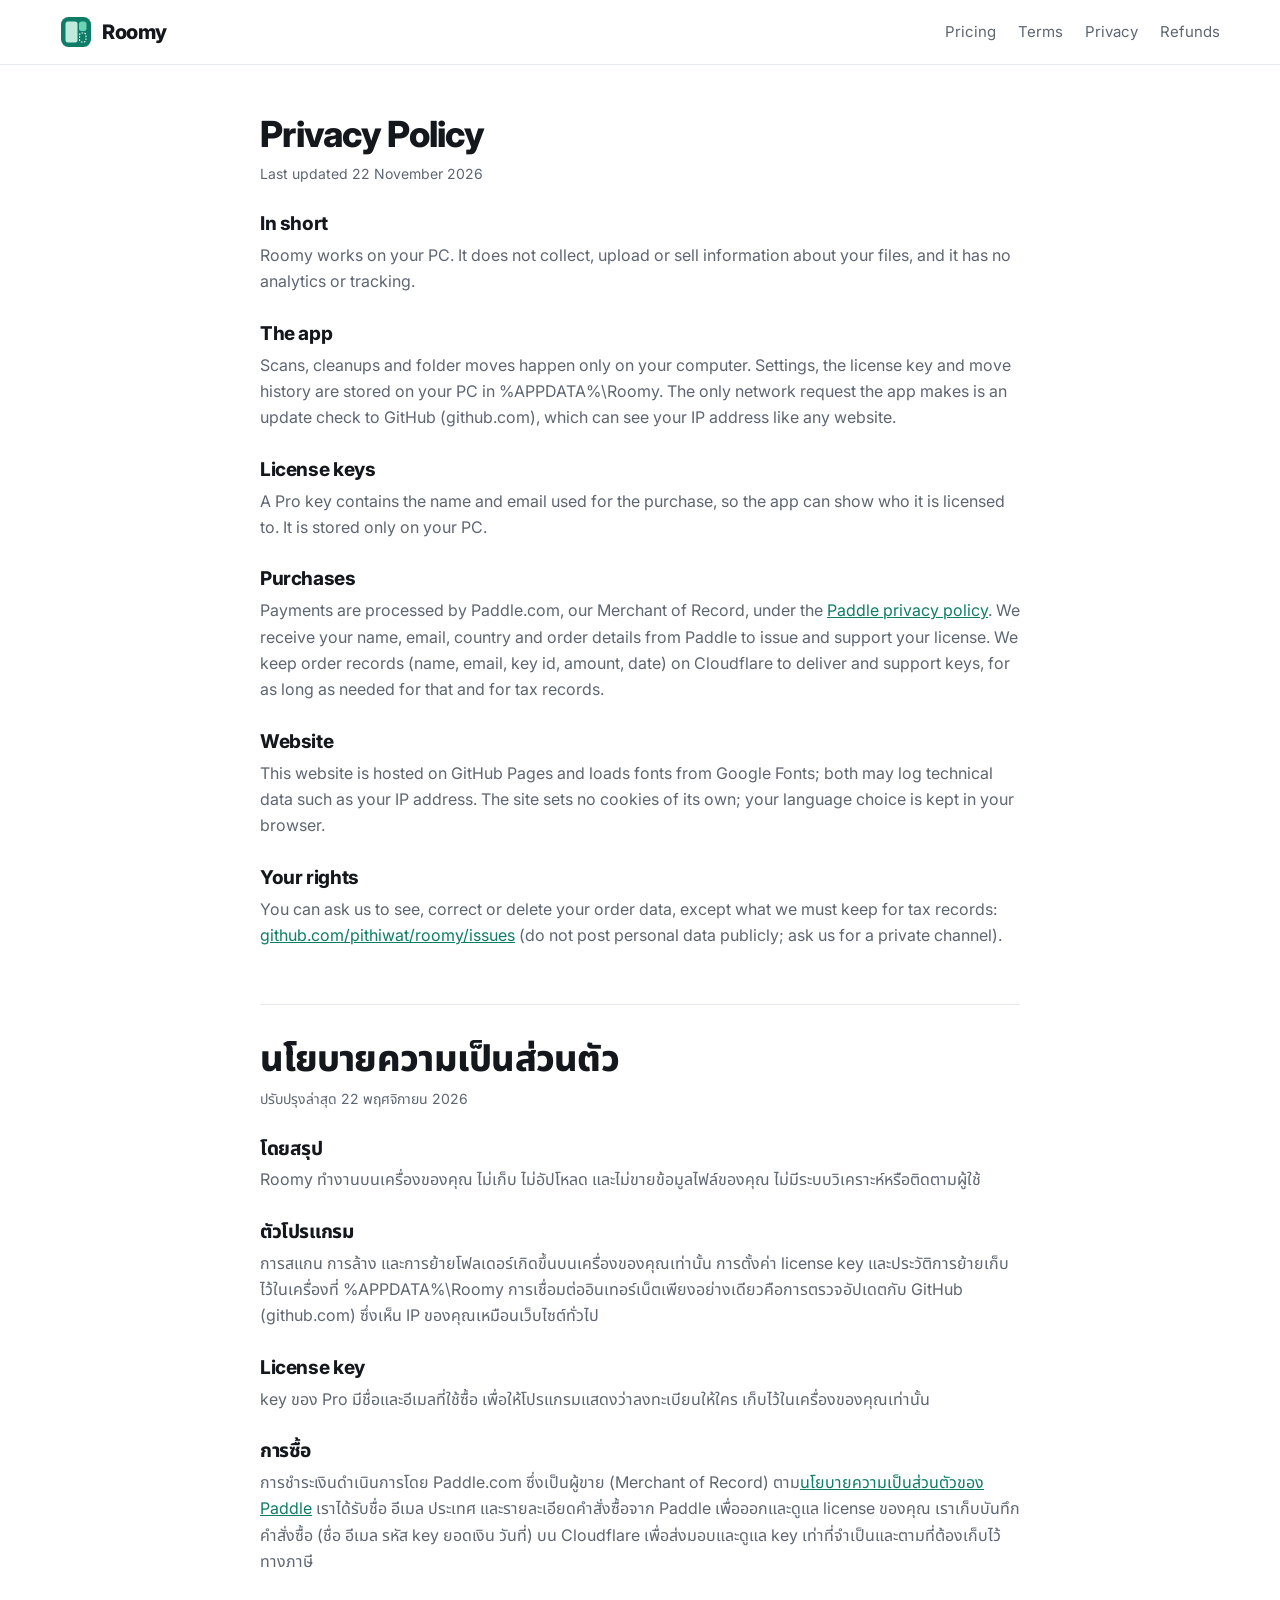
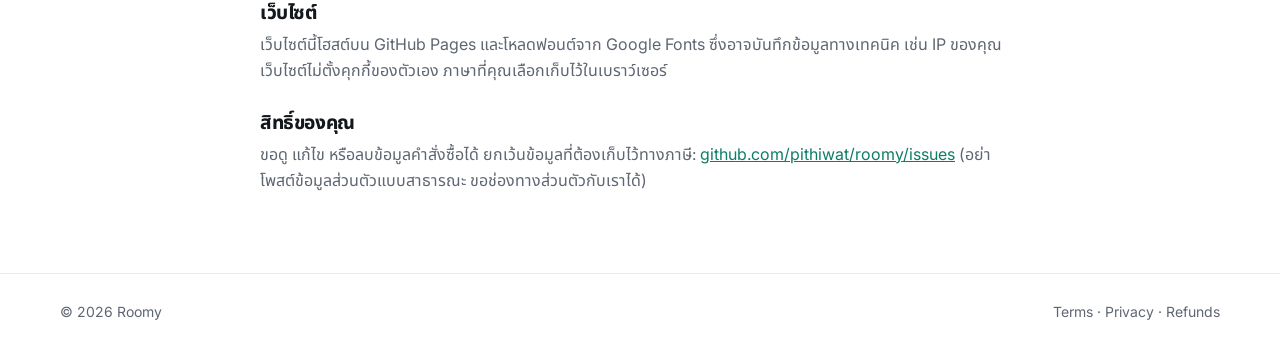
==== docs/privacy.html @ 1253d25c "Website for Roomy 1.0.0" ====
<!DOCTYPE html>
<html lang="en"><head><meta charset="utf-8"><meta name="viewport" content="width=device-width, initial-scale=1">
<title>Privacy Policy — Roomy</title><link rel="icon" href="assets/logo.svg" type="image/svg+xml">
<link rel="preconnect" href="https://fonts.googleapis.com"><link rel="preconnect" href="https://fonts.gstatic.com" crossorigin>
<link href="https://fonts.googleapis.com/css2?family=Inter:wght@400;600;700&family=Noto+Sans+Thai:wght@400;600;700&display=swap" rel="stylesheet">
<link rel="stylesheet" href="site.css">
<style>.legal{padding:48px 0 80px}.legal h1{font-size:36px;margin-bottom:6px}.legal h2{font-size:19px;margin:28px 0 6px;text-align:left}.legal p{color:var(--muted)}.legal a{color:var(--accent);text-decoration:underline}.legal .th{margin-top:56px;padding-top:32px;border-top:1px solid var(--line)}</style>
</head><body>
<header class="nav"><div class="wrap row"><a class="brand" href="./"><img src="assets/logo.svg" alt="" width="32" height="32"><b>Roomy</b></a><nav class="links"><a href="./#pricing">Pricing</a><a href="terms.html">Terms</a><a href="privacy.html">Privacy</a><a href="refund.html">Refunds</a></nav></div></header>
<main class="wrap narrow legal">
<h1>Privacy Policy</h1><p class="small">Last updated 22 November 2026</p>
<h2>In short</h2><p>Roomy works on your PC. It does not collect, upload or sell information about your files, and it has no analytics or tracking.</p>
<h2>The app</h2><p>Scans, cleanups and folder moves happen only on your computer. Settings, the license key and move history are stored on your PC in %APPDATA%\Roomy. The only network request the app makes is an update check to GitHub (github.com), which can see your IP address like any website.</p>
<h2>License keys</h2><p>A Pro key contains the name and email used for the purchase, so the app can show who it is licensed to. It is stored only on your PC.</p>
<h2>Purchases</h2><p>Payments are processed by Paddle.com, our Merchant of Record, under the <a href="https://www.paddle.com/legal/privacy">Paddle privacy policy</a>. We receive your name, email, country and order details from Paddle to issue and support your license. We keep order records (name, email, key id, amount, date) on Cloudflare to deliver and support keys, for as long as needed for that and for tax records.</p>
<h2>Website</h2><p>This website is hosted on GitHub Pages and loads fonts from Google Fonts; both may log technical data such as your IP address. The site sets no cookies of its own; your language choice is kept in your browser.</p>
<h2>Your rights</h2><p>You can ask us to see, correct or delete your order data, except what we must keep for tax records: <a href="https://github.com/pithiwat/roomy/issues">github.com/pithiwat/roomy/issues</a> (do not post personal data publicly; ask us for a private channel).</p>
<div class="th" lang="th"><h1>นโยบายความเป็นส่วนตัว</h1><p class="small">ปรับปรุงล่าสุด 22 พฤศจิกายน 2026</p>
<h2>โดยสรุป</h2><p>Roomy ทำงานบนเครื่องของคุณ ไม่เก็บ ไม่อัปโหลด และไม่ขายข้อมูลไฟล์ของคุณ ไม่มีระบบวิเคราะห์หรือติดตามผู้ใช้</p>
<h2>ตัวโปรแกรม</h2><p>การสแกน การล้าง และการย้ายโฟลเดอร์เกิดขึ้นบนเครื่องของคุณเท่านั้น การตั้งค่า license key และประวัติการย้ายเก็บไว้ในเครื่องที่ %APPDATA%\Roomy การเชื่อมต่ออินเทอร์เน็ตเพียงอย่างเดียวคือการตรวจอัปเดตกับ GitHub (github.com) ซึ่งเห็น IP ของคุณเหมือนเว็บไซต์ทั่วไป</p>
<h2>License key</h2><p>key ของ Pro มีชื่อและอีเมลที่ใช้ซื้อ เพื่อให้โปรแกรมแสดงว่าลงทะเบียนให้ใคร เก็บไว้ในเครื่องของคุณเท่านั้น</p>
<h2>การซื้อ</h2><p>การชำระเงินดำเนินการโดย Paddle.com ซึ่งเป็นผู้ขาย (Merchant of Record) ตาม<a href="https://www.paddle.com/legal/privacy">นโยบายความเป็นส่วนตัวของ Paddle</a> เราได้รับชื่อ อีเมล ประเทศ และรายละเอียดคำสั่งซื้อจาก Paddle เพื่อออกและดูแล license ของคุณ เราเก็บบันทึกคำสั่งซื้อ (ชื่อ อีเมล รหัส key ยอดเงิน วันที่) บน Cloudflare เพื่อส่งมอบและดูแล key เท่าที่จำเป็นและตามที่ต้องเก็บไว้ทางภาษี</p>
<h2>เว็บไซต์</h2><p>เว็บไซต์นี้โฮสต์บน GitHub Pages และโหลดฟอนต์จาก Google Fonts ซึ่งอาจบันทึกข้อมูลทางเทคนิค เช่น IP ของคุณ เว็บไซต์ไม่ตั้งคุกกี้ของตัวเอง ภาษาที่คุณเลือกเก็บไว้ในเบราว์เซอร์</p>
<h2>สิทธิ์ของคุณ</h2><p>ขอดู แก้ไข หรือลบข้อมูลคำสั่งซื้อได้ ยกเว้นข้อมูลที่ต้องเก็บไว้ทางภาษี: <a href="https://github.com/pithiwat/roomy/issues">github.com/pithiwat/roomy/issues</a> (อย่าโพสต์ข้อมูลส่วนตัวแบบสาธารณะ ขอช่องทางส่วนตัวกับเราได้)</p></div>
</main>
<footer class="foot"><div class="wrap row"><span>© 2026 Roomy</span><span><a href="terms.html">Terms</a> · <a href="privacy.html">Privacy</a> · <a href="refund.html">Refunds</a></span></div></footer>
</body></html>
---- docs/site.css ----
/* Roomy website — same visual language as the app: calm neutrals, teal = action, violet = Pro. */
:root{
  --bg:#ffffff; --bg2:#f6f7f9; --ink:#14181d; --muted:#5e6672; --line:#e6e9ee;
  --accent:#0e7c66; --accent2:#0b6a57; --accent-soft:#e3f4ee; --pro:#6a4fd6; --pro-soft:#efebfd;
  --font:"Inter","Noto Sans Thai","Segoe UI",system-ui,sans-serif; --r:16px;
  color-scheme:light;
}
@media (prefers-color-scheme:dark){:root{--bg:#0f1214;--bg2:#15191c;--ink:#e9ecef;--muted:#a0a8b3;--line:#262b31;--accent:#3cc9a3;--accent2:#5ad6b4;--accent-soft:#12332b;--pro:#a690fb;--pro-soft:#251f40;color-scheme:dark}}
*{box-sizing:border-box}
html{scroll-behavior:smooth;scroll-padding-top:72px}
body{margin:0;background:var(--bg);color:var(--ink);font:16px/1.65 var(--font);-webkit-font-smoothing:antialiased}
svg{fill:none;stroke:currentColor;stroke-width:1.8;stroke-linecap:round;stroke-linejoin:round}
a{color:inherit;text-decoration:none}
h1,h2,h3{margin:0;letter-spacing:-.02em;line-height:1.2;text-wrap:balance}
h1{font-size:clamp(34px,5vw,56px);font-weight:800}
h2{font-size:clamp(26px,3.4vw,38px);font-weight:750}
h3{font-size:18px;font-weight:650}
p{margin:0}
.muted{color:var(--muted)} .small{font-size:14px} .center{text-align:center}
.wrap{width:min(1160px,100% - 40px);margin:0 auto}
.wrap.narrow{width:min(760px,100% - 40px)}
.row{display:flex;gap:12px;align-items:center;flex-wrap:wrap}

/* buttons */
.btn{display:inline-flex;align-items:center;justify-content:center;gap:8px;border-radius:12px;padding:11px 20px;font-weight:650;border:1px solid transparent;transition:transform .12s,background .12s,border-color .12s;white-space:nowrap;cursor:pointer}
.btn svg{width:19px;height:19px}
.btn:hover{transform:translateY(-1px)}
.btn.primary{background:var(--accent);color:#fff}
.btn.primary:hover{background:var(--accent2)}
@media (prefers-color-scheme:dark){.btn.primary{color:#06221b}}
.btn.ghost{background:var(--bg);border-color:var(--line)}
.btn.ghost:hover{border-color:var(--muted)}
.btn.pro{background:var(--pro);color:#fff}
.btn.lg{padding:14px 26px;font-size:17px}
.btn.sm{padding:8px 14px;font-size:14px}
.btn[aria-disabled=true]{opacity:.55;cursor:default;transform:none}

/* nav */
.nav{position:sticky;top:0;z-index:20;background:color-mix(in srgb,var(--bg) 82%,transparent);backdrop-filter:saturate(1.4) blur(12px);border-bottom:1px solid var(--line)}
.nav .row{height:64px;flex-wrap:nowrap}
.brand{display:flex;gap:10px;align-items:center;margin-right:auto}
.brand img{border-radius:8px}
.brand b{font-size:20px;font-weight:800;letter-spacing:-.02em}
.links{display:flex;gap:22px;font-size:15px;color:var(--muted)}
.links a:hover{color:var(--ink)}
.lang{display:flex;background:var(--bg2);border-radius:10px;padding:3px}
.lang button{border:0;background:none;color:var(--muted);font:600 13px var(--font);padding:4px 9px;border-radius:7px;cursor:pointer}
.lang button.on{background:var(--bg);color:var(--ink);box-shadow:0 1px 2px rgba(0,0,0,.08)}
@media (max-width:720px){.links{display:none}.nav .btn{display:none}}

/* hero */
.hero{padding:64px 0 40px;background:radial-gradient(900px 420px at 85% 0%,var(--accent-soft),transparent 70%),radial-gradient(700px 380px at 0% 100%,var(--pro-soft),transparent 70%)}
.hero-grid{display:grid;grid-template-columns:minmax(0,.9fr) minmax(0,1.1fr);gap:48px;align-items:center}
.eyebrow{display:inline-block;font-size:14px;font-weight:650;color:var(--accent);background:var(--accent-soft);padding:4px 12px;border-radius:999px;margin-bottom:18px}
.lead{font-size:19px;color:var(--muted);margin:18px 0 26px;max-width:34em}
.cta{margin-bottom:14px}
.hero-media #motion{box-shadow:0 30px 80px rgba(16,24,40,.22)}
.trust{list-style:none;padding:0;margin-top:44px;display:grid;grid-template-columns:repeat(4,1fr);gap:16px}
.trust li{display:flex;gap:10px;align-items:center;font-size:15px;font-weight:550;color:var(--muted)}
.trust svg{width:22px;height:22px;color:var(--accent);flex:none}
@media (max-width:960px){.hero-grid{grid-template-columns:1fr}.trust{grid-template-columns:1fr 1fr}}

/* sections */
.sec{padding:88px 0}
.sec.alt{background:var(--bg2)}
.sec h2{text-align:center}
.sec-lead{text-align:center;max-width:640px;margin:14px auto 44px;font-size:18px}
.grid3{display:grid;grid-template-columns:repeat(3,1fr);gap:18px}
@media (max-width:960px){.grid3{grid-template-columns:1fr 1fr}}
@media (max-width:640px){.grid3{grid-template-columns:1fr}}
.feat{background:var(--bg);border:1px solid var(--line);border-radius:var(--r);padding:24px;display:grid;gap:10px;align-content:start}
.feat p{color:var(--muted);font-size:15.5px}
.feat h3{display:flex;gap:8px;align-items:center;flex-wrap:wrap}
.ic{width:46px;height:46px;border-radius:12px;display:grid;place-items:center}
.ic svg{width:24px;height:24px}
.c1{background:#e3f4ee;color:#0e7c66}.c2{background:#fdf1e2;color:#b87410}.c3{background:#efebfd;color:#6a4fd6}.c4{background:#e6f1fb;color:#185fa5}.c5{background:#e1f5f8;color:#127a8a}.c6{background:#fbeaf0;color:#993556}
@media (prefers-color-scheme:dark){.ic{filter:saturate(1.1) brightness(.92)}}
.pro-tag{font-size:11px;font-weight:800;letter-spacing:.05em;color:var(--pro);background:var(--pro-soft);border-radius:6px;padding:1px 7px}
.steps{list-style:none;padding:0;margin:44px 0 0;display:grid;grid-template-columns:repeat(3,1fr);gap:18px}
.steps li{background:var(--bg);border:1px solid var(--line);border-radius:var(--r);padding:24px;display:grid;gap:8px}
.steps .n{width:34px;height:34px;border-radius:50%;display:grid;place-items:center;background:var(--accent);color:#fff;font-weight:800}
.steps p{color:var(--muted)}
@media (max-width:760px){.steps{grid-template-columns:1fr}}

/* pricing */
.plans{display:grid;grid-template-columns:repeat(3,1fr);gap:18px;align-items:stretch}
@media (max-width:900px){.plans{grid-template-columns:1fr}}
.plan{position:relative;border:1px solid var(--line);border-radius:20px;padding:28px;display:grid;gap:16px;align-content:start;background:var(--bg)}
.plan.best{border:2px solid var(--pro);box-shadow:0 20px 50px color-mix(in srgb,var(--pro) 18%,transparent)}
.plan .badge{position:absolute;top:-13px;left:28px;background:var(--pro);color:#fff;font-size:13px;font-weight:700;padding:3px 12px;border-radius:999px}
.price{display:flex;gap:8px;align-items:baseline;min-height:56px}
.price b{font-size:46px;font-weight:800;letter-spacing:-.03em}
.price span{color:var(--muted);font-size:15px}
.plan ul{list-style:none;padding:0;margin:0;display:grid;gap:9px;font-size:15px}
.plan li{display:flex;gap:10px}
.plan li::before{content:'';flex:none;width:18px;height:18px;margin-top:3px;border-radius:50%;background:var(--accent-soft) url("data:image/svg+xml,%3Csvg xmlns='http://www.w3.org/2000/svg' viewBox='0 0 16 16'%3E%3Cpath d='M4.5 8.2l2.2 2.2 4.8-4.8' fill='none' stroke='%230e7c66' stroke-width='1.8' stroke-linecap='round' stroke-linejoin='round'/%3E%3C/svg%3E") center/14px no-repeat}
.plan .btn{margin-top:auto}
#payNote{margin-top:22px}

/* faq */
details{border-bottom:1px solid var(--line);padding:18px 4px}
details:first-of-type{margin-top:36px}
summary{cursor:pointer;font-weight:650;font-size:17px;list-style:none;display:flex;justify-content:space-between;gap:16px}
summary::after{content:'+';color:var(--muted);font-weight:400;font-size:22px;line-height:1}
details[open] summary::after{content:'–'}
details p{margin-top:10px;color:var(--muted)}

.final{text-align:center}
.final .wrap{display:grid;gap:18px;justify-items:center}
.final img{border-radius:14px}
.foot{border-top:1px solid var(--line);padding:26px 0;color:var(--muted);font-size:14px}
.foot .row{justify-content:space-between}

/* scroll reveal */
.reveal{opacity:0;transform:translateY(14px);transition:opacity .5s ease,transform .5s ease}
.reveal.in{opacity:1;transform:none}
@media (prefers-reduced-motion:reduce){.reveal{opacity:1;transform:none;transition:none}html{scroll-behavior:auto}.btn{transition:none}}
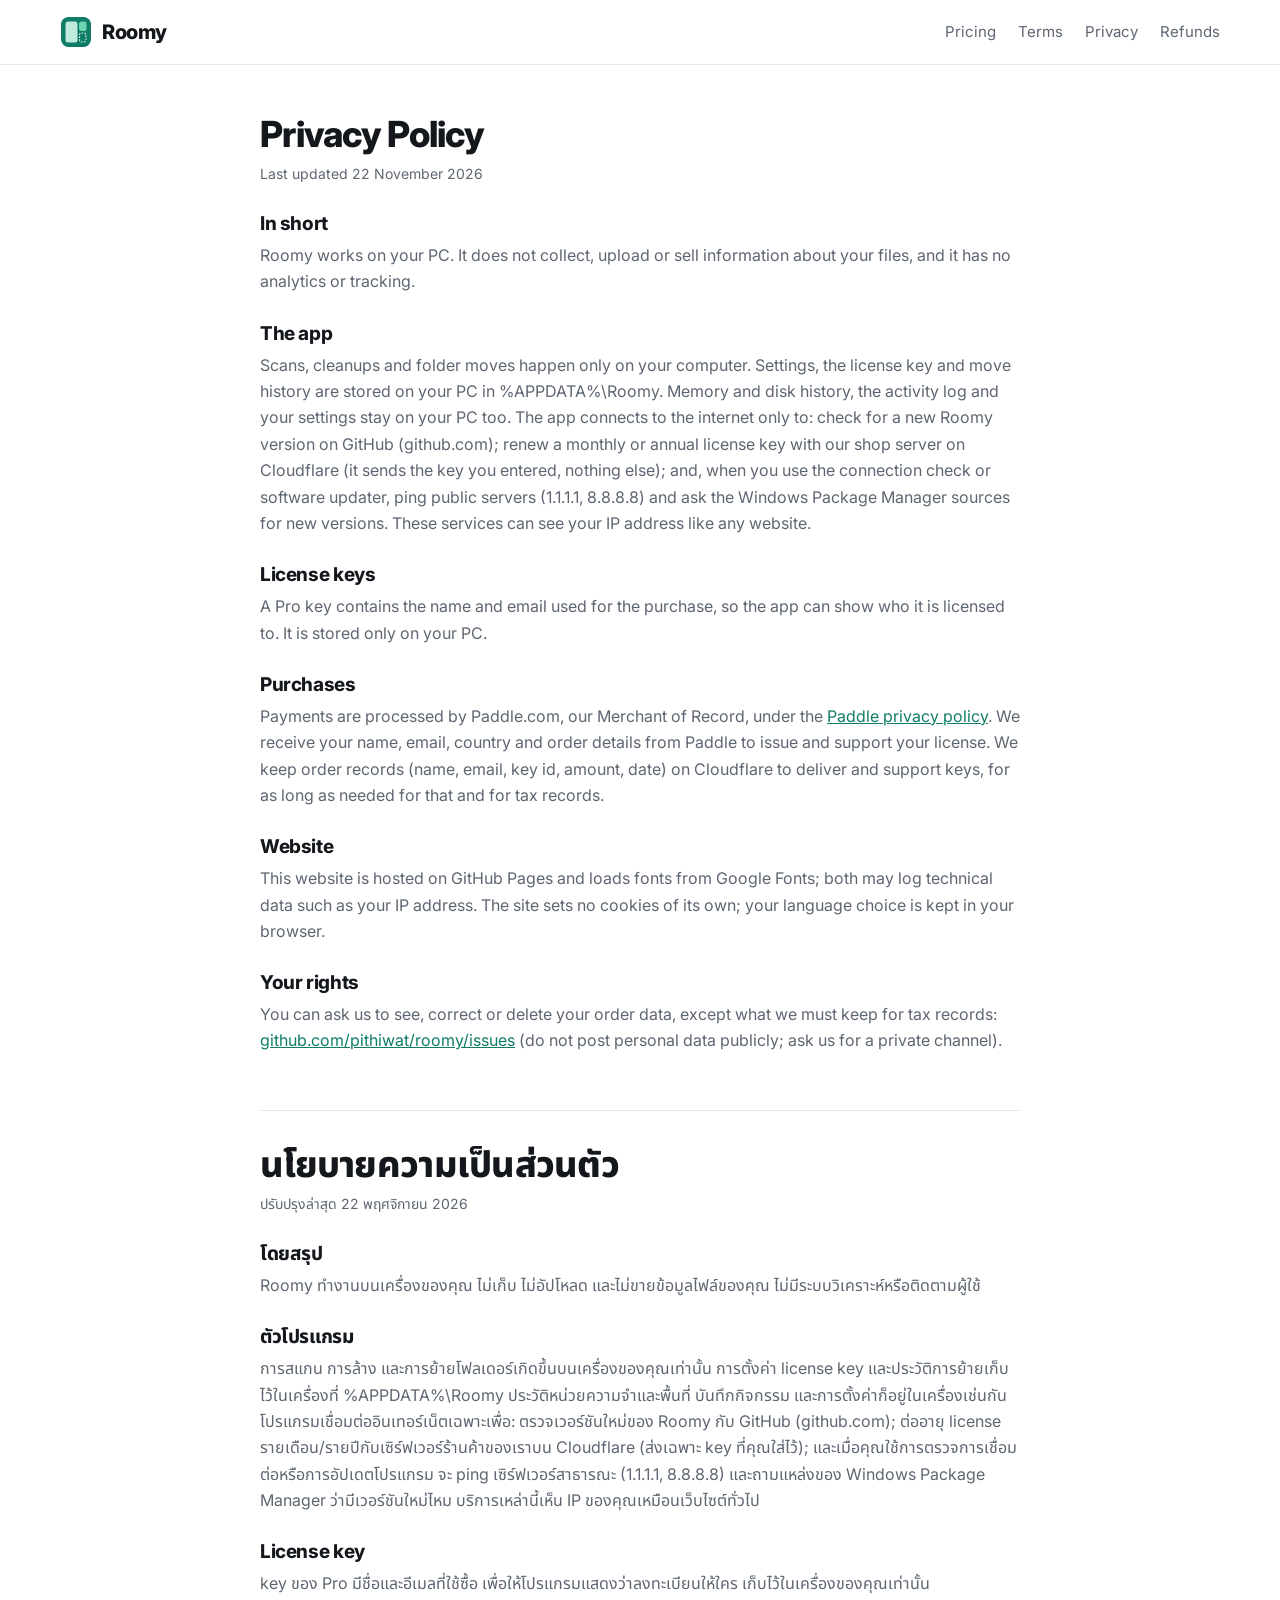
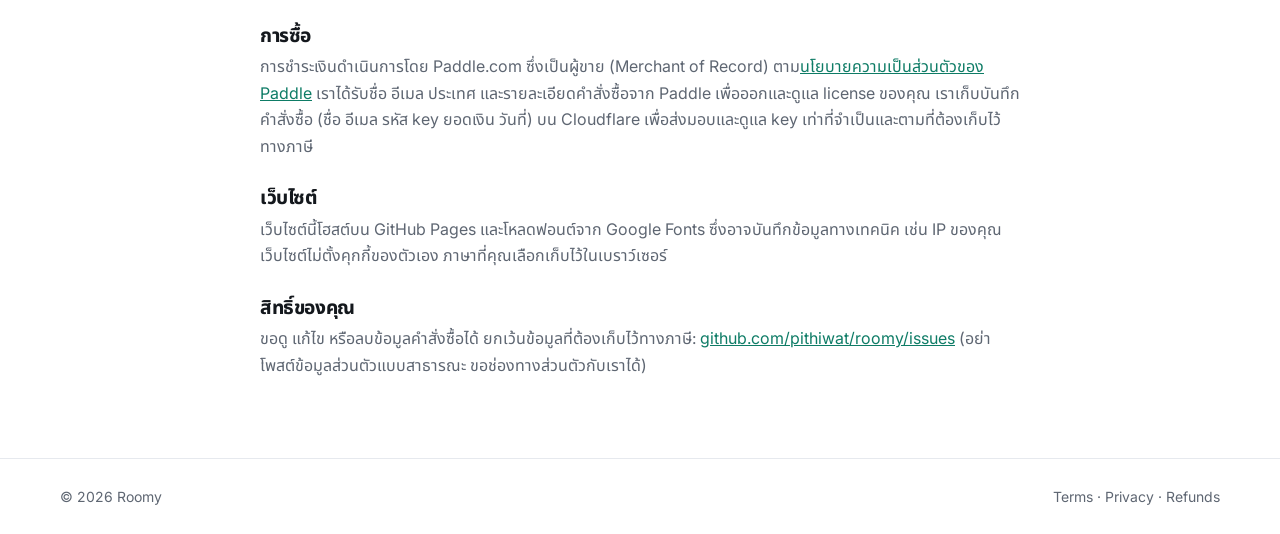
==== commit f18177f6: "Website for Roomy 1.0.0" ====
--- a/docs/privacy.html
+++ b/docs/privacy.html
@@ -10,14 +10,14 @@
 <main class="wrap narrow legal">
 <h1>Privacy Policy</h1><p class="small">Last updated 22 November 2026</p>
 <h2>In short</h2><p>Roomy works on your PC. It does not collect, upload or sell information about your files, and it has no analytics or tracking.</p>
-<h2>The app</h2><p>Scans, cleanups and folder moves happen only on your computer. Settings, the license key and move history are stored on your PC in %APPDATA%\Roomy. The only network request the app makes is an update check to GitHub (github.com), which can see your IP address like any website.</p>
+<h2>The app</h2><p>Scans, cleanups and folder moves happen only on your computer. Settings, the license key and move history are stored on your PC in %APPDATA%\Roomy. Memory and disk history, the activity log and your settings stay on your PC too. The app connects to the internet only to: check for a new Roomy version on GitHub (github.com); renew a monthly or annual license key with our shop server on Cloudflare (it sends the key you entered, nothing else); and, when you use the connection check or software updater, ping public servers (1.1.1.1, 8.8.8.8) and ask the Windows Package Manager sources for new versions. These services can see your IP address like any website.</p>
 <h2>License keys</h2><p>A Pro key contains the name and email used for the purchase, so the app can show who it is licensed to. It is stored only on your PC.</p>
 <h2>Purchases</h2><p>Payments are processed by Paddle.com, our Merchant of Record, under the <a href="https://www.paddle.com/legal/privacy">Paddle privacy policy</a>. We receive your name, email, country and order details from Paddle to issue and support your license. We keep order records (name, email, key id, amount, date) on Cloudflare to deliver and support keys, for as long as needed for that and for tax records.</p>
 <h2>Website</h2><p>This website is hosted on GitHub Pages and loads fonts from Google Fonts; both may log technical data such as your IP address. The site sets no cookies of its own; your language choice is kept in your browser.</p>
 <h2>Your rights</h2><p>You can ask us to see, correct or delete your order data, except what we must keep for tax records: <a href="https://github.com/pithiwat/roomy/issues">github.com/pithiwat/roomy/issues</a> (do not post personal data publicly; ask us for a private channel).</p>
 <div class="th" lang="th"><h1>นโยบายความเป็นส่วนตัว</h1><p class="small">ปรับปรุงล่าสุด 22 พฤศจิกายน 2026</p>
 <h2>โดยสรุป</h2><p>Roomy ทำงานบนเครื่องของคุณ ไม่เก็บ ไม่อัปโหลด และไม่ขายข้อมูลไฟล์ของคุณ ไม่มีระบบวิเคราะห์หรือติดตามผู้ใช้</p>
-<h2>ตัวโปรแกรม</h2><p>การสแกน การล้าง และการย้ายโฟลเดอร์เกิดขึ้นบนเครื่องของคุณเท่านั้น การตั้งค่า license key และประวัติการย้ายเก็บไว้ในเครื่องที่ %APPDATA%\Roomy การเชื่อมต่ออินเทอร์เน็ตเพียงอย่างเดียวคือการตรวจอัปเดตกับ GitHub (github.com) ซึ่งเห็น IP ของคุณเหมือนเว็บไซต์ทั่วไป</p>
+<h2>ตัวโปรแกรม</h2><p>การสแกน การล้าง และการย้ายโฟลเดอร์เกิดขึ้นบนเครื่องของคุณเท่านั้น การตั้งค่า license key และประวัติการย้ายเก็บไว้ในเครื่องที่ %APPDATA%\Roomy ประวัติหน่วยความจำและพื้นที่ บันทึกกิจกรรม และการตั้งค่าก็อยู่ในเครื่องเช่นกัน โปรแกรมเชื่อมต่ออินเทอร์เน็ตเฉพาะเพื่อ: ตรวจเวอร์ชันใหม่ของ Roomy กับ GitHub (github.com); ต่ออายุ license รายเดือน/รายปีกับเซิร์ฟเวอร์ร้านค้าของเราบน Cloudflare (ส่งเฉพาะ key ที่คุณใส่ไว้); และเมื่อคุณใช้การตรวจการเชื่อมต่อหรือการอัปเดตโปรแกรม จะ ping เซิร์ฟเวอร์สาธารณะ (1.1.1.1, 8.8.8.8) และถามแหล่งของ Windows Package Manager ว่ามีเวอร์ชันใหม่ไหม บริการเหล่านี้เห็น IP ของคุณเหมือนเว็บไซต์ทั่วไป</p>
 <h2>License key</h2><p>key ของ Pro มีชื่อและอีเมลที่ใช้ซื้อ เพื่อให้โปรแกรมแสดงว่าลงทะเบียนให้ใคร เก็บไว้ในเครื่องของคุณเท่านั้น</p>
 <h2>การซื้อ</h2><p>การชำระเงินดำเนินการโดย Paddle.com ซึ่งเป็นผู้ขาย (Merchant of Record) ตาม<a href="https://www.paddle.com/legal/privacy">นโยบายความเป็นส่วนตัวของ Paddle</a> เราได้รับชื่อ อีเมล ประเทศ และรายละเอียดคำสั่งซื้อจาก Paddle เพื่อออกและดูแล license ของคุณ เราเก็บบันทึกคำสั่งซื้อ (ชื่อ อีเมล รหัส key ยอดเงิน วันที่) บน Cloudflare เพื่อส่งมอบและดูแล key เท่าที่จำเป็นและตามที่ต้องเก็บไว้ทางภาษี</p>
 <h2>เว็บไซต์</h2><p>เว็บไซต์นี้โฮสต์บน GitHub Pages และโหลดฟอนต์จาก Google Fonts ซึ่งอาจบันทึกข้อมูลทางเทคนิค เช่น IP ของคุณ เว็บไซต์ไม่ตั้งคุกกี้ของตัวเอง ภาษาที่คุณเลือกเก็บไว้ในเบราว์เซอร์</p>
--- a/docs/site.css
+++ b/docs/site.css
@@ -83,7 +83,10 @@
 @media (max-width:760px){.steps{grid-template-columns:1fr}}
 
 /* pricing */
-.plans{display:grid;grid-template-columns:repeat(3,1fr);gap:18px;align-items:stretch}
+.plans{display:grid;grid-template-columns:repeat(4,1fr);gap:16px;align-items:stretch}
+@media (max-width:1180px){.plans{grid-template-columns:1fr 1fr}}
+.plan .pnote{margin:-8px 0 0;font-size:13.5px;color:var(--muted)}
+.plan{padding:24px!important}
 @media (max-width:900px){.plans{grid-template-columns:1fr}}
 .plan{position:relative;border:1px solid var(--line);border-radius:20px;padding:28px;display:grid;gap:16px;align-content:start;background:var(--bg)}
 .plan.best{border:2px solid var(--pro);box-shadow:0 20px 50px color-mix(in srgb,var(--pro) 18%,transparent)}
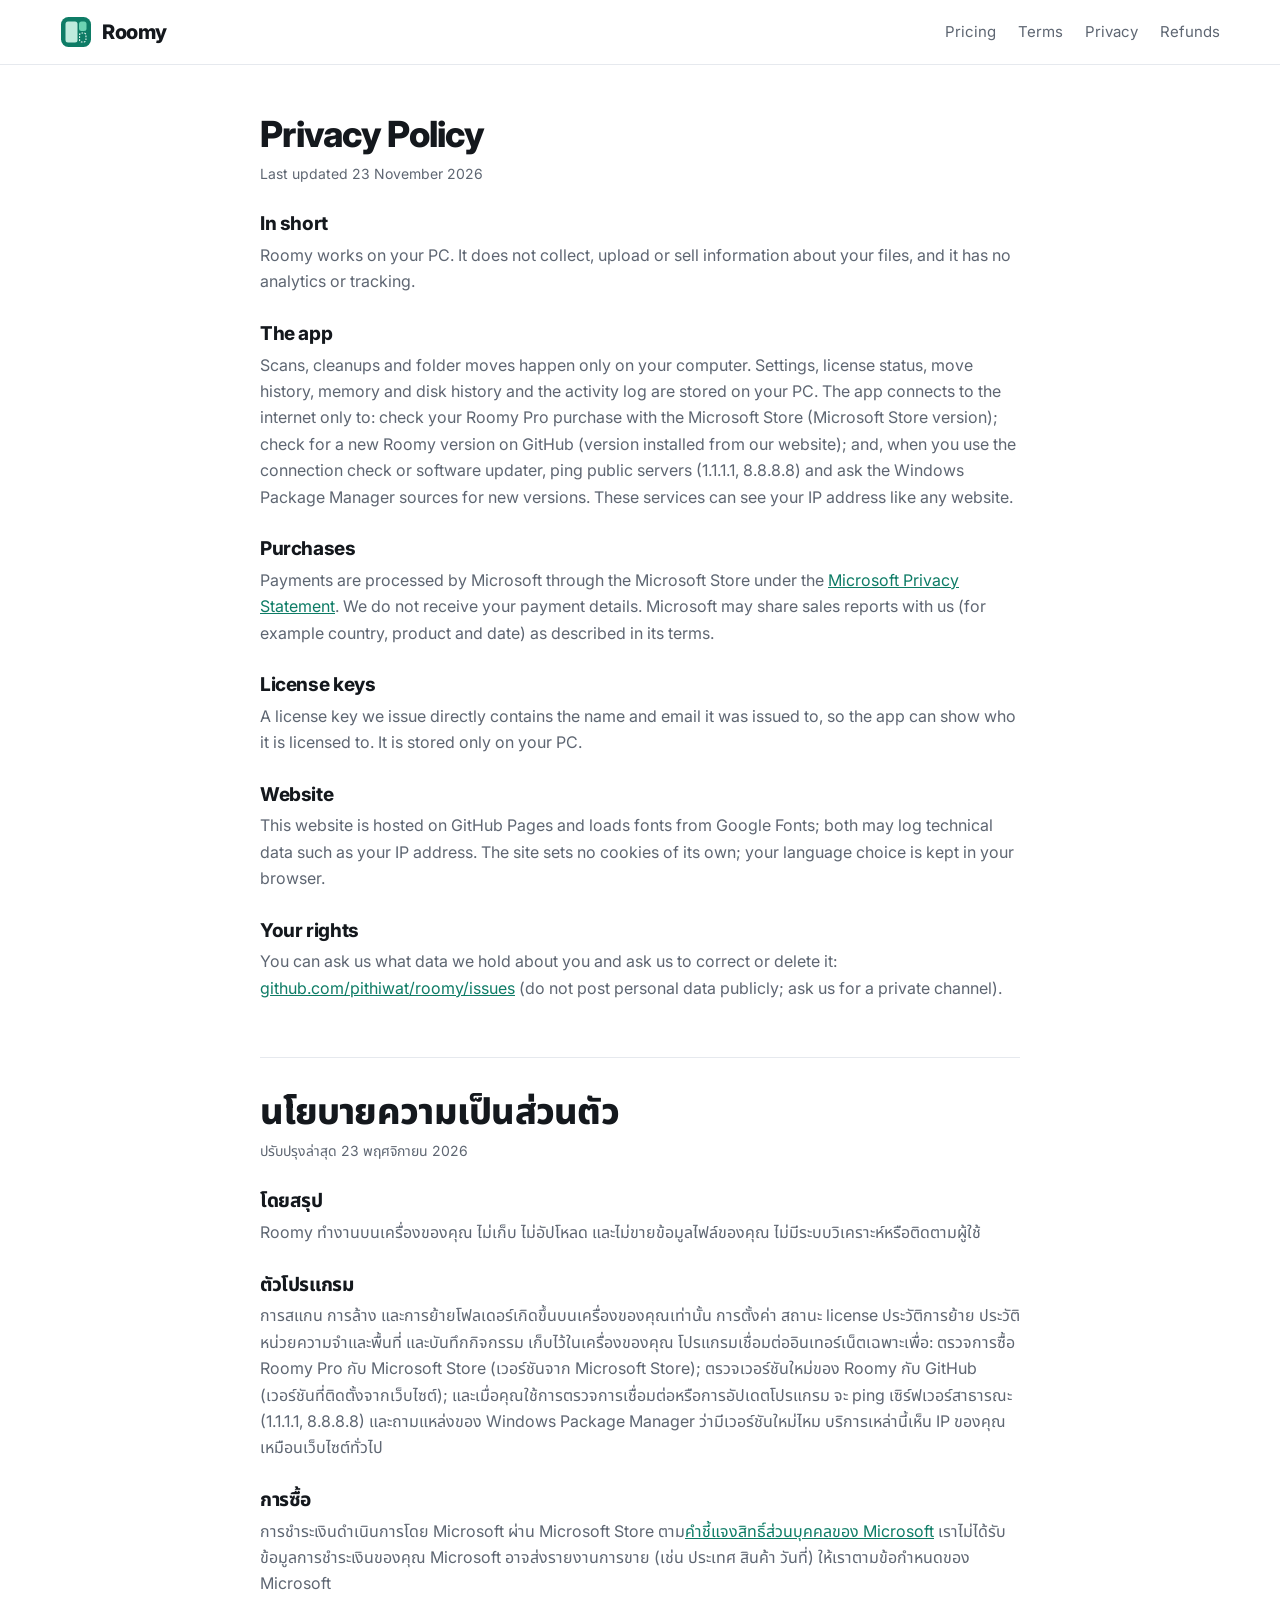
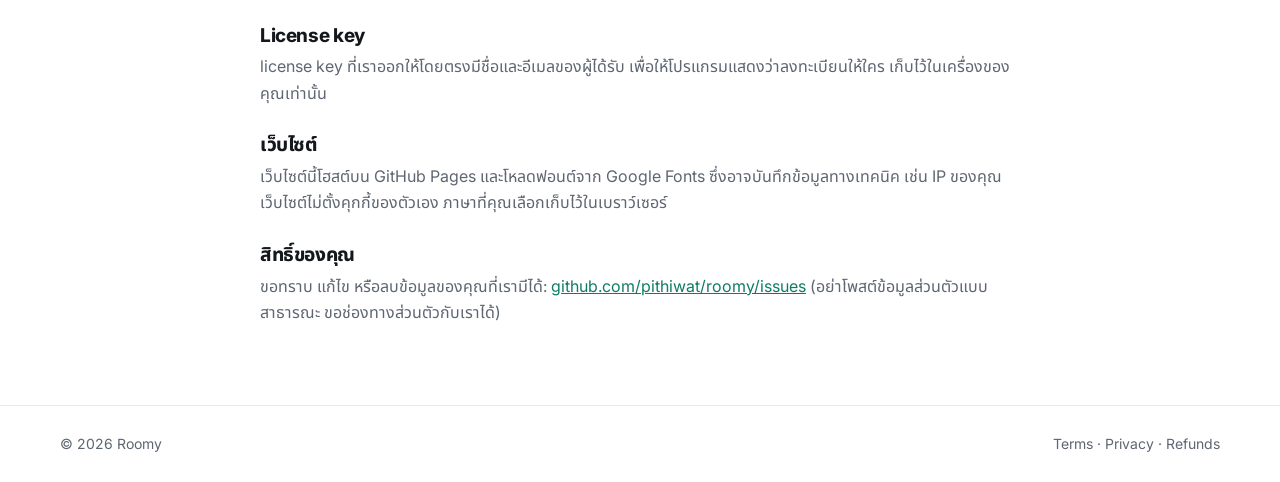
==== commit 94a27c64: "Website for Roomy 1.0.0" ====
--- a/docs/privacy.html
+++ b/docs/privacy.html
@@ -8,20 +8,20 @@
 </head><body>
 <header class="nav"><div class="wrap row"><a class="brand" href="./"><img src="assets/logo.svg" alt="" width="32" height="32"><b>Roomy</b></a><nav class="links"><a href="./#pricing">Pricing</a><a href="terms.html">Terms</a><a href="privacy.html">Privacy</a><a href="refund.html">Refunds</a></nav></div></header>
 <main class="wrap narrow legal">
-<h1>Privacy Policy</h1><p class="small">Last updated 22 November 2026</p>
+<h1>Privacy Policy</h1><p class="small">Last updated 23 November 2026</p>
 <h2>In short</h2><p>Roomy works on your PC. It does not collect, upload or sell information about your files, and it has no analytics or tracking.</p>
-<h2>The app</h2><p>Scans, cleanups and folder moves happen only on your computer. Settings, the license key and move history are stored on your PC in %APPDATA%\Roomy. Memory and disk history, the activity log and your settings stay on your PC too. The app connects to the internet only to: check for a new Roomy version on GitHub (github.com); renew a monthly or annual license key with our shop server on Cloudflare (it sends the key you entered, nothing else); and, when you use the connection check or software updater, ping public servers (1.1.1.1, 8.8.8.8) and ask the Windows Package Manager sources for new versions. These services can see your IP address like any website.</p>
-<h2>License keys</h2><p>A Pro key contains the name and email used for the purchase, so the app can show who it is licensed to. It is stored only on your PC.</p>
-<h2>Purchases</h2><p>Payments are processed by Paddle.com, our Merchant of Record, under the <a href="https://www.paddle.com/legal/privacy">Paddle privacy policy</a>. We receive your name, email, country and order details from Paddle to issue and support your license. We keep order records (name, email, key id, amount, date) on Cloudflare to deliver and support keys, for as long as needed for that and for tax records.</p>
+<h2>The app</h2><p>Scans, cleanups and folder moves happen only on your computer. Settings, license status, move history, memory and disk history and the activity log are stored on your PC. The app connects to the internet only to: check your Roomy Pro purchase with the Microsoft Store (Microsoft Store version); check for a new Roomy version on GitHub (version installed from our website); and, when you use the connection check or software updater, ping public servers (1.1.1.1, 8.8.8.8) and ask the Windows Package Manager sources for new versions. These services can see your IP address like any website.</p>
+<h2>Purchases</h2><p>Payments are processed by Microsoft through the Microsoft Store under the <a href="https://privacy.microsoft.com/privacystatement">Microsoft Privacy Statement</a>. We do not receive your payment details. Microsoft may share sales reports with us (for example country, product and date) as described in its terms.</p>
+<h2>License keys</h2><p>A license key we issue directly contains the name and email it was issued to, so the app can show who it is licensed to. It is stored only on your PC.</p>
 <h2>Website</h2><p>This website is hosted on GitHub Pages and loads fonts from Google Fonts; both may log technical data such as your IP address. The site sets no cookies of its own; your language choice is kept in your browser.</p>
-<h2>Your rights</h2><p>You can ask us to see, correct or delete your order data, except what we must keep for tax records: <a href="https://github.com/pithiwat/roomy/issues">github.com/pithiwat/roomy/issues</a> (do not post personal data publicly; ask us for a private channel).</p>
-<div class="th" lang="th"><h1>นโยบายความเป็นส่วนตัว</h1><p class="small">ปรับปรุงล่าสุด 22 พฤศจิกายน 2026</p>
+<h2>Your rights</h2><p>You can ask us what data we hold about you and ask us to correct or delete it: <a href="https://github.com/pithiwat/roomy/issues">github.com/pithiwat/roomy/issues</a> (do not post personal data publicly; ask us for a private channel).</p>
+<div class="th" lang="th"><h1>นโยบายความเป็นส่วนตัว</h1><p class="small">ปรับปรุงล่าสุด 23 พฤศจิกายน 2026</p>
 <h2>โดยสรุป</h2><p>Roomy ทำงานบนเครื่องของคุณ ไม่เก็บ ไม่อัปโหลด และไม่ขายข้อมูลไฟล์ของคุณ ไม่มีระบบวิเคราะห์หรือติดตามผู้ใช้</p>
-<h2>ตัวโปรแกรม</h2><p>การสแกน การล้าง และการย้ายโฟลเดอร์เกิดขึ้นบนเครื่องของคุณเท่านั้น การตั้งค่า license key และประวัติการย้ายเก็บไว้ในเครื่องที่ %APPDATA%\Roomy ประวัติหน่วยความจำและพื้นที่ บันทึกกิจกรรม และการตั้งค่าก็อยู่ในเครื่องเช่นกัน โปรแกรมเชื่อมต่ออินเทอร์เน็ตเฉพาะเพื่อ: ตรวจเวอร์ชันใหม่ของ Roomy กับ GitHub (github.com); ต่ออายุ license รายเดือน/รายปีกับเซิร์ฟเวอร์ร้านค้าของเราบน Cloudflare (ส่งเฉพาะ key ที่คุณใส่ไว้); และเมื่อคุณใช้การตรวจการเชื่อมต่อหรือการอัปเดตโปรแกรม จะ ping เซิร์ฟเวอร์สาธารณะ (1.1.1.1, 8.8.8.8) และถามแหล่งของ Windows Package Manager ว่ามีเวอร์ชันใหม่ไหม บริการเหล่านี้เห็น IP ของคุณเหมือนเว็บไซต์ทั่วไป</p>
-<h2>License key</h2><p>key ของ Pro มีชื่อและอีเมลที่ใช้ซื้อ เพื่อให้โปรแกรมแสดงว่าลงทะเบียนให้ใคร เก็บไว้ในเครื่องของคุณเท่านั้น</p>
-<h2>การซื้อ</h2><p>การชำระเงินดำเนินการโดย Paddle.com ซึ่งเป็นผู้ขาย (Merchant of Record) ตาม<a href="https://www.paddle.com/legal/privacy">นโยบายความเป็นส่วนตัวของ Paddle</a> เราได้รับชื่อ อีเมล ประเทศ และรายละเอียดคำสั่งซื้อจาก Paddle เพื่อออกและดูแล license ของคุณ เราเก็บบันทึกคำสั่งซื้อ (ชื่อ อีเมล รหัส key ยอดเงิน วันที่) บน Cloudflare เพื่อส่งมอบและดูแล key เท่าที่จำเป็นและตามที่ต้องเก็บไว้ทางภาษี</p>
+<h2>ตัวโปรแกรม</h2><p>การสแกน การล้าง และการย้ายโฟลเดอร์เกิดขึ้นบนเครื่องของคุณเท่านั้น การตั้งค่า สถานะ license ประวัติการย้าย ประวัติหน่วยความจำและพื้นที่ และบันทึกกิจกรรม เก็บไว้ในเครื่องของคุณ โปรแกรมเชื่อมต่ออินเทอร์เน็ตเฉพาะเพื่อ: ตรวจการซื้อ Roomy Pro กับ Microsoft Store (เวอร์ชันจาก Microsoft Store); ตรวจเวอร์ชันใหม่ของ Roomy กับ GitHub (เวอร์ชันที่ติดตั้งจากเว็บไซต์); และเมื่อคุณใช้การตรวจการเชื่อมต่อหรือการอัปเดตโปรแกรม จะ ping เซิร์ฟเวอร์สาธารณะ (1.1.1.1, 8.8.8.8) และถามแหล่งของ Windows Package Manager ว่ามีเวอร์ชันใหม่ไหม บริการเหล่านี้เห็น IP ของคุณเหมือนเว็บไซต์ทั่วไป</p>
+<h2>การซื้อ</h2><p>การชำระเงินดำเนินการโดย Microsoft ผ่าน Microsoft Store ตาม<a href="https://privacy.microsoft.com/privacystatement">คำชี้แจงสิทธิ์ส่วนบุคคลของ Microsoft</a> เราไม่ได้รับข้อมูลการชำระเงินของคุณ Microsoft อาจส่งรายงานการขาย (เช่น ประเทศ สินค้า วันที่) ให้เราตามข้อกำหนดของ Microsoft</p>
+<h2>License key</h2><p>license key ที่เราออกให้โดยตรงมีชื่อและอีเมลของผู้ได้รับ เพื่อให้โปรแกรมแสดงว่าลงทะเบียนให้ใคร เก็บไว้ในเครื่องของคุณเท่านั้น</p>
 <h2>เว็บไซต์</h2><p>เว็บไซต์นี้โฮสต์บน GitHub Pages และโหลดฟอนต์จาก Google Fonts ซึ่งอาจบันทึกข้อมูลทางเทคนิค เช่น IP ของคุณ เว็บไซต์ไม่ตั้งคุกกี้ของตัวเอง ภาษาที่คุณเลือกเก็บไว้ในเบราว์เซอร์</p>
-<h2>สิทธิ์ของคุณ</h2><p>ขอดู แก้ไข หรือลบข้อมูลคำสั่งซื้อได้ ยกเว้นข้อมูลที่ต้องเก็บไว้ทางภาษี: <a href="https://github.com/pithiwat/roomy/issues">github.com/pithiwat/roomy/issues</a> (อย่าโพสต์ข้อมูลส่วนตัวแบบสาธารณะ ขอช่องทางส่วนตัวกับเราได้)</p></div>
+<h2>สิทธิ์ของคุณ</h2><p>ขอทราบ แก้ไข หรือลบข้อมูลของคุณที่เรามีได้: <a href="https://github.com/pithiwat/roomy/issues">github.com/pithiwat/roomy/issues</a> (อย่าโพสต์ข้อมูลส่วนตัวแบบสาธารณะ ขอช่องทางส่วนตัวกับเราได้)</p></div>
 </main>
 <footer class="foot"><div class="wrap row"><span>© 2026 Roomy</span><span><a href="terms.html">Terms</a> · <a href="privacy.html">Privacy</a> · <a href="refund.html">Refunds</a></span></div></footer>
 </body></html>
